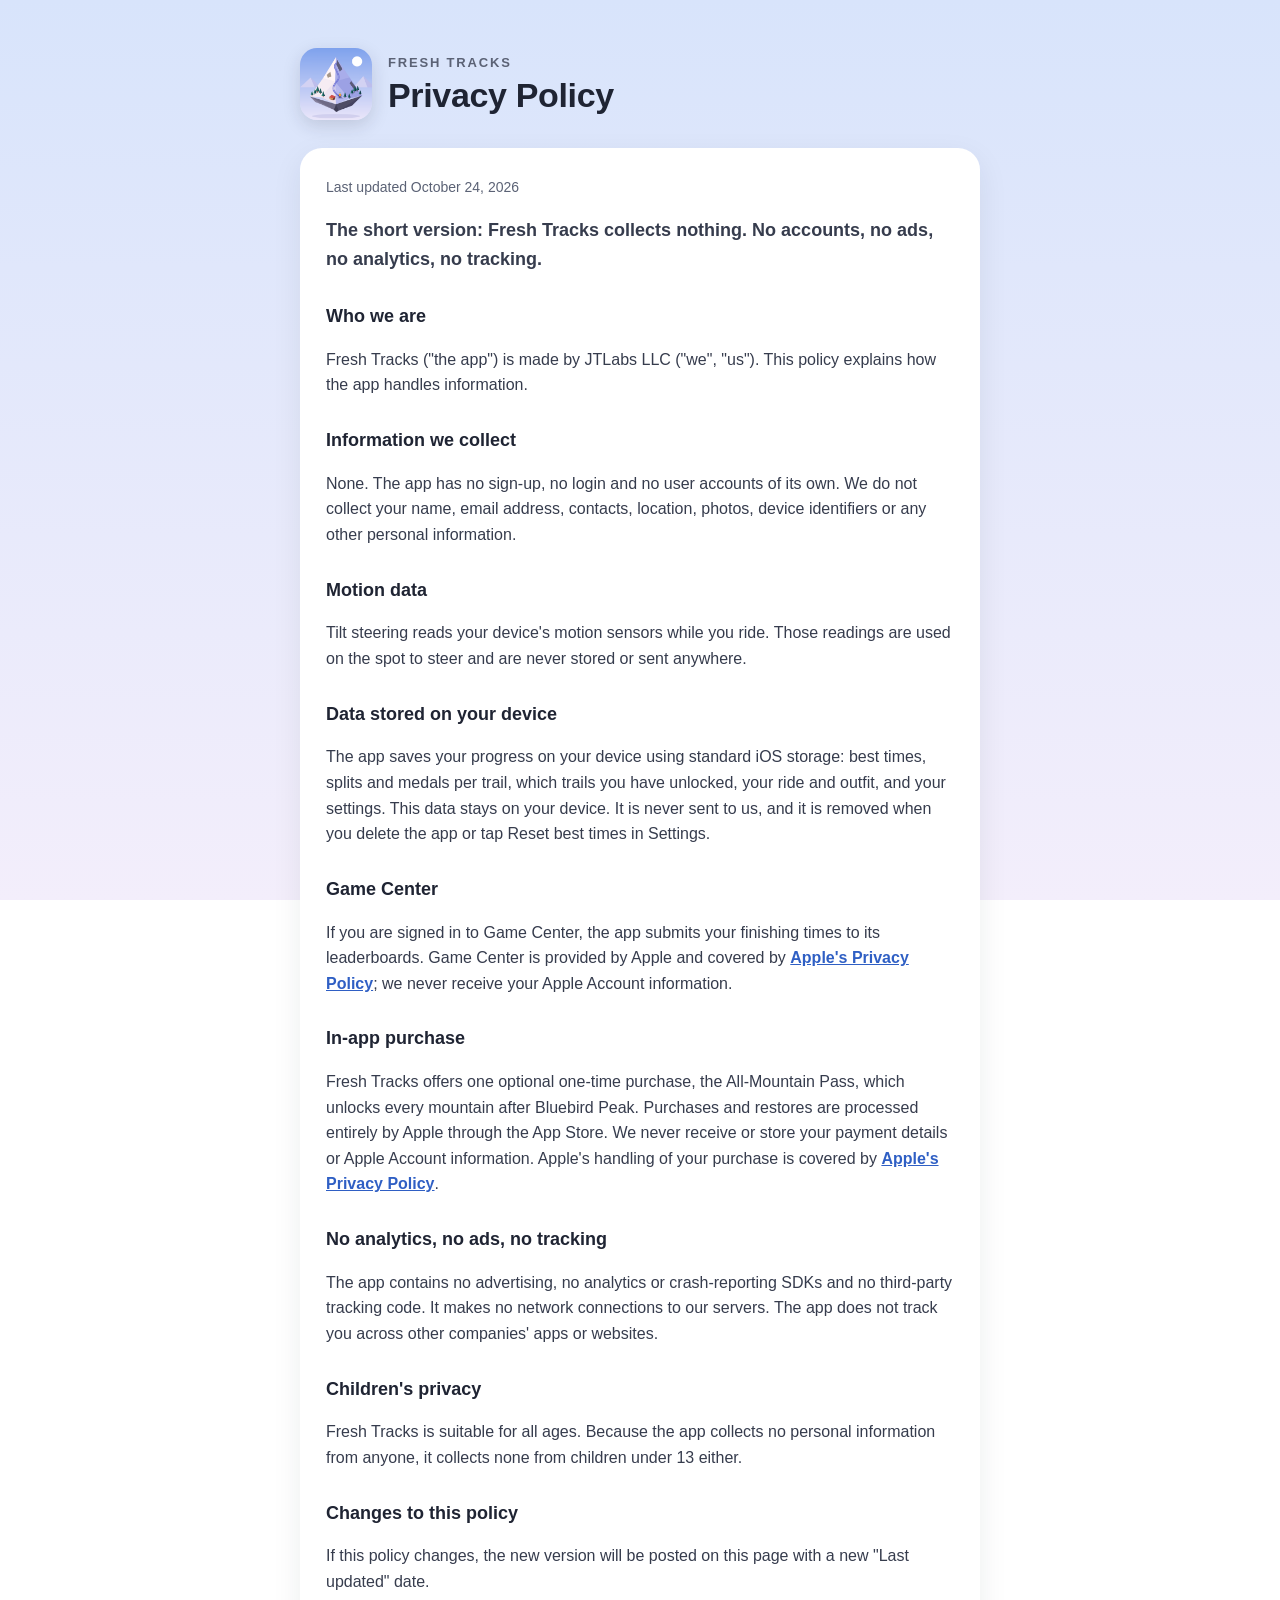
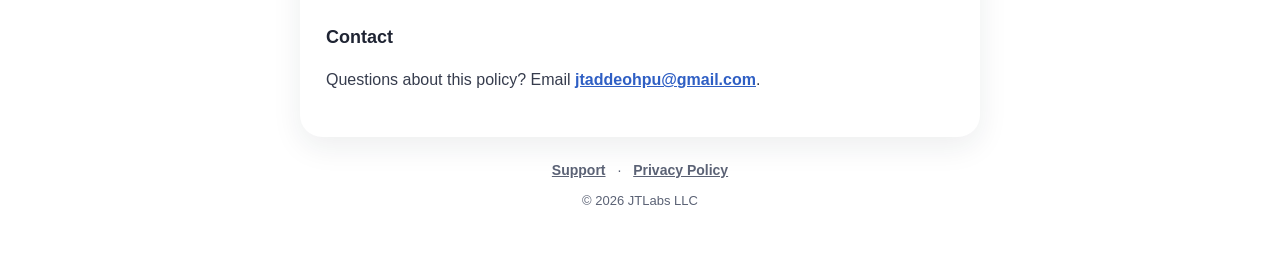
==== privacy-policy.html @ f9d3b7c5 "Add files via upload" ====
<!doctype html>
<html lang="en">
<head>
<meta charset="utf-8">
<meta name="viewport" content="width=device-width, initial-scale=1">
<title>Fresh Tracks · Privacy Policy</title>
<link rel="icon" href="app-icon.png">
<link rel="stylesheet" href="style.css">
</head>
<body>
<div class="wrap">
<header>
  <img src="app-icon.png" alt="Fresh Tracks app icon">
  <div><div class="brand">Fresh Tracks</div><h1>Privacy Policy</h1></div>
</header>
<div class="card">
<p class="updated">Last updated October 24, 2026</p>
<p class="lead">The short version: Fresh Tracks collects nothing. No accounts, no ads, no analytics, no tracking.</p>

<h2>Who we are</h2>
<p>Fresh Tracks ("the app") is made by JTLabs LLC ("we", "us"). This policy explains how the app handles information.</p>

<h2>Information we collect</h2>
<p>None. The app has no sign-up, no login and no user accounts of its own. We do not collect your name, email address, contacts, location, photos, device identifiers or any other personal information.</p>

<h2>Motion data</h2>
<p>Tilt steering reads your device's motion sensors while you ride. Those readings are used on the spot to steer and are never stored or sent anywhere.</p>

<h2>Data stored on your device</h2>
<p>The app saves your progress on your device using standard iOS storage: best times, splits and medals per trail, which trails you have unlocked, your ride and outfit, and your settings. This data stays on your device. It is never sent to us, and it is removed when you delete the app or tap Reset best times in Settings.</p>

<h2>Game Center</h2>
<p>If you are signed in to Game Center, the app submits your finishing times to its leaderboards. Game Center is provided by Apple and covered by <a href="https://www.apple.com/legal/privacy/">Apple's Privacy Policy</a>; we never receive your Apple Account information.</p>

<h2>In-app purchase</h2>
<p>Fresh Tracks offers one optional one-time purchase, the All-Mountain Pass, which unlocks every mountain after Bluebird Peak. Purchases and restores are processed entirely by Apple through the App Store. We never receive or store your payment details or Apple Account information. Apple's handling of your purchase is covered by <a href="https://www.apple.com/legal/privacy/">Apple's Privacy Policy</a>.</p>

<h2>No analytics, no ads, no tracking</h2>
<p>The app contains no advertising, no analytics or crash-reporting SDKs and no third-party tracking code. It makes no network connections to our servers. The app does not track you across other companies' apps or websites.</p>

<h2>Children's privacy</h2>
<p>Fresh Tracks is suitable for all ages. Because the app collects no personal information from anyone, it collects none from children under 13 either.</p>

<h2>Changes to this policy</h2>
<p>If this policy changes, the new version will be posted on this page with a new "Last updated" date.</p>

<h2>Contact</h2>
<p>Questions about this policy? Email <a href="mailto:jtaddeohpu@gmail.com">jtaddeohpu@gmail.com</a>.</p>
</div>
<nav><a href="index.html">Support</a> · <a href="privacy-policy.html">Privacy Policy</a></nav>
<footer>© 2026 JTLabs LLC</footer>
</div>
</body>
</html>
---- style.css ----
:root{--sky:#d8e4fb;--sky2:#f3eefb;--ink:#1f2433;--muted:#5b6275;--card:#ffffff;--accent:#4078e0;--gold:#f5bd38}
*{box-sizing:border-box}
body{margin:0;font-family:-apple-system,BlinkMacSystemFont,"SF Pro Text","Helvetica Neue",Arial,sans-serif;color:var(--ink);background:linear-gradient(180deg,var(--sky) 0%,var(--sky2) 100%) fixed;line-height:1.6;-webkit-font-smoothing:antialiased}
.wrap{max-width:720px;margin:0 auto;padding:48px 20px 64px}
header{display:flex;align-items:center;gap:16px;margin-bottom:28px}
header img{width:72px;height:72px;border-radius:17px;box-shadow:0 6px 18px rgba(31,36,51,.15)}
.brand{font-weight:800;letter-spacing:.14em;font-size:13px;color:var(--muted);text-transform:uppercase}
h1{margin:2px 0 0;font-size:34px;line-height:1.15;letter-spacing:-.01em}
.card{background:var(--card);border-radius:22px;padding:28px 26px;box-shadow:0 10px 30px rgba(31,36,51,.08)}
.lead{font-size:18px;font-weight:600;margin-top:0}
h2{font-size:18px;margin:28px 0 6px}
p,li{color:#363c4d}
.updated{color:var(--muted);font-size:14px;margin:0 0 18px}
a{color:#2f5fc4;font-weight:600}
.btn{display:inline-block;background:var(--accent);color:#fff;text-decoration:none;padding:12px 20px;border-radius:999px;font-weight:700;margin:6px 0 4px}
nav{margin-top:22px;font-size:14px;color:var(--muted);text-align:center}
nav a{color:var(--muted);margin:0 8px}
footer{margin-top:10px;font-size:13px;color:var(--muted);text-align:center}
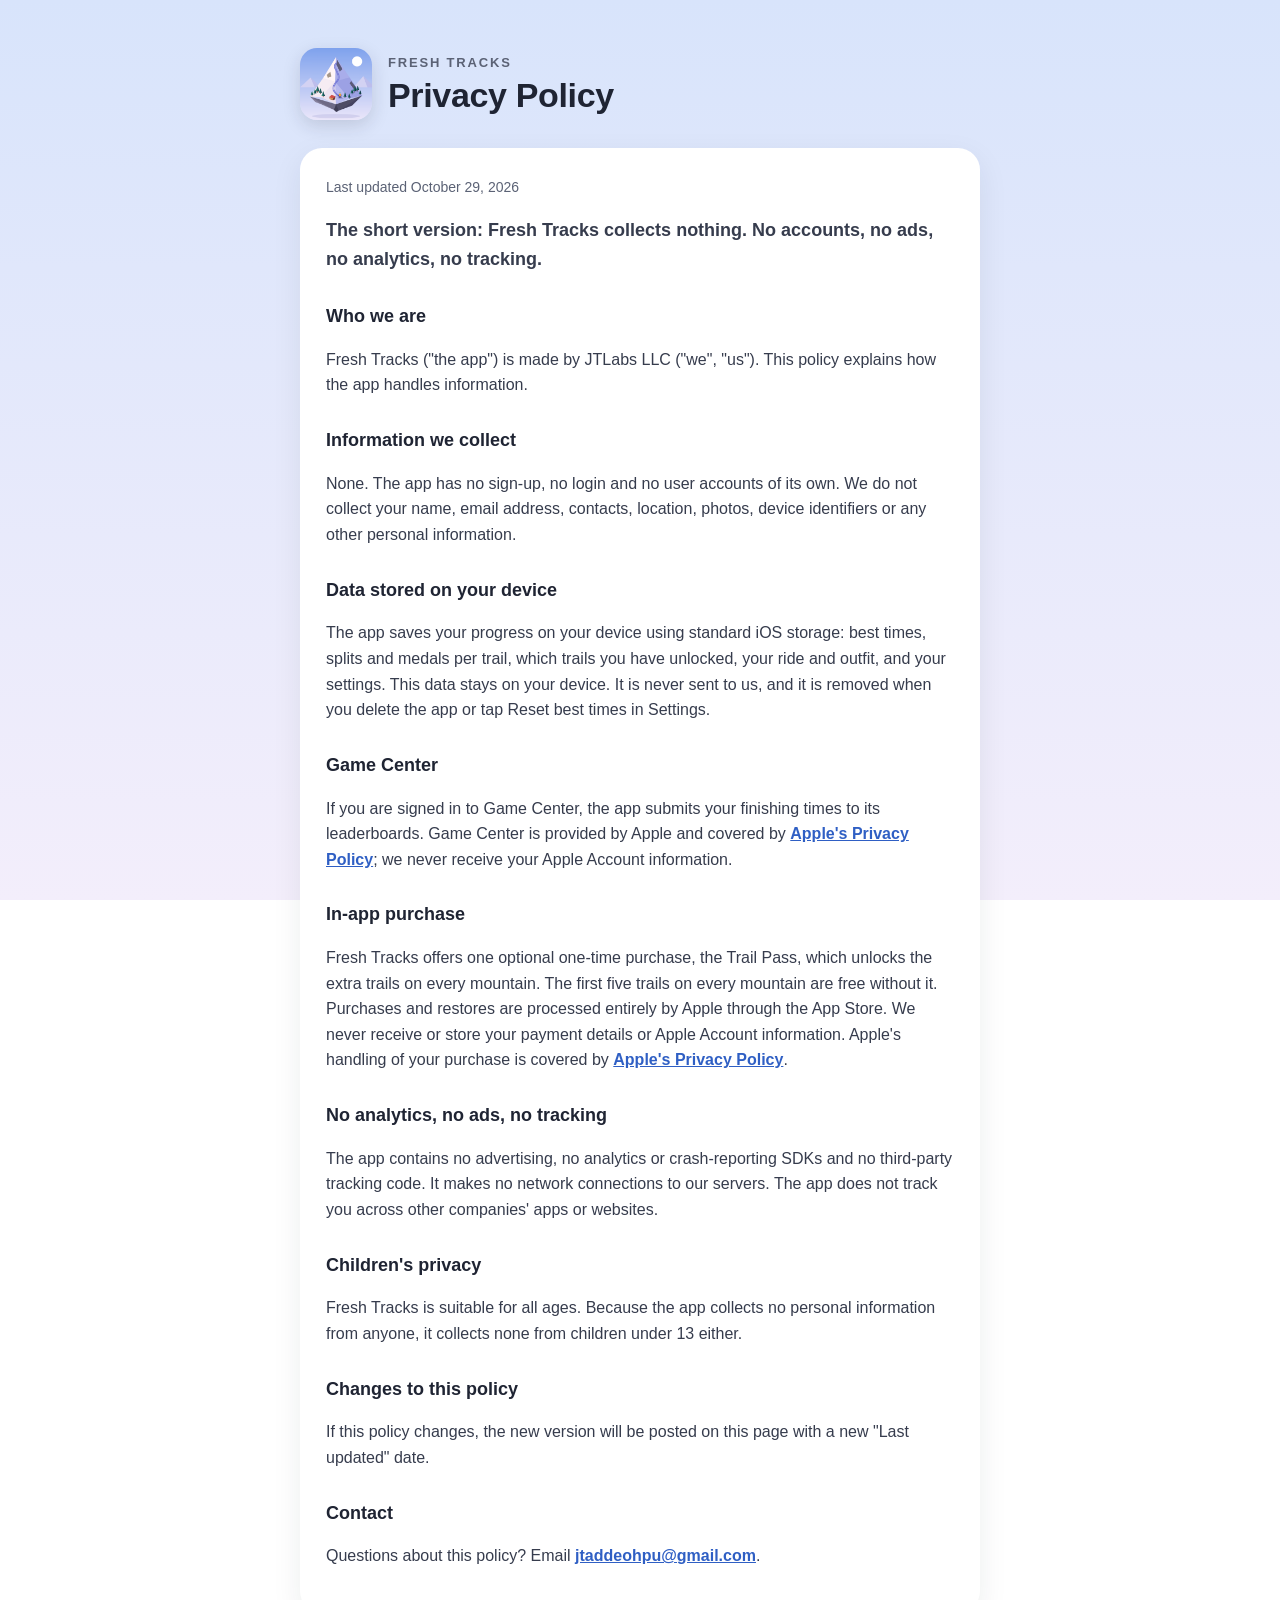
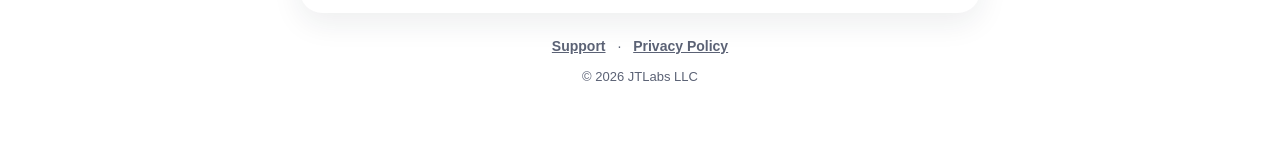
==== commit c923e3f1: "Support and privacy: touch steering, 50 trails, Trail Pass" ====
--- a/privacy-policy.html
+++ b/privacy-policy.html
@@ -14,7 +14,7 @@
   <div><div class="brand">Fresh Tracks</div><h1>Privacy Policy</h1></div>
 </header>
 <div class="card">
-<p class="updated">Last updated October 24, 2026</p>
+<p class="updated">Last updated October 29, 2026</p>
 <p class="lead">The short version: Fresh Tracks collects nothing. No accounts, no ads, no analytics, no tracking.</p>
 
 <h2>Who we are</h2>
@@ -23,8 +23,6 @@
 <h2>Information we collect</h2>
 <p>None. The app has no sign-up, no login and no user accounts of its own. We do not collect your name, email address, contacts, location, photos, device identifiers or any other personal information.</p>
 
-<h2>Motion data</h2>
-<p>Tilt steering reads your device's motion sensors while you ride. Those readings are used on the spot to steer and are never stored or sent anywhere.</p>
 
 <h2>Data stored on your device</h2>
 <p>The app saves your progress on your device using standard iOS storage: best times, splits and medals per trail, which trails you have unlocked, your ride and outfit, and your settings. This data stays on your device. It is never sent to us, and it is removed when you delete the app or tap Reset best times in Settings.</p>
@@ -33,7 +31,7 @@
 <p>If you are signed in to Game Center, the app submits your finishing times to its leaderboards. Game Center is provided by Apple and covered by <a href="https://www.apple.com/legal/privacy/">Apple's Privacy Policy</a>; we never receive your Apple Account information.</p>
 
 <h2>In-app purchase</h2>
-<p>Fresh Tracks offers one optional one-time purchase, the All-Mountain Pass, which unlocks every mountain after Bluebird Peak. Purchases and restores are processed entirely by Apple through the App Store. We never receive or store your payment details or Apple Account information. Apple's handling of your purchase is covered by <a href="https://www.apple.com/legal/privacy/">Apple's Privacy Policy</a>.</p>
+<p>Fresh Tracks offers one optional one-time purchase, the Trail Pass, which unlocks the extra trails on every mountain. The first five trails on every mountain are free without it. Purchases and restores are processed entirely by Apple through the App Store. We never receive or store your payment details or Apple Account information. Apple's handling of your purchase is covered by <a href="https://www.apple.com/legal/privacy/">Apple's Privacy Policy</a>.</p>
 
 <h2>No analytics, no ads, no tracking</h2>
 <p>The app contains no advertising, no analytics or crash-reporting SDKs and no third-party tracking code. It makes no network connections to our servers. The app does not track you across other companies' apps or websites.</p>
